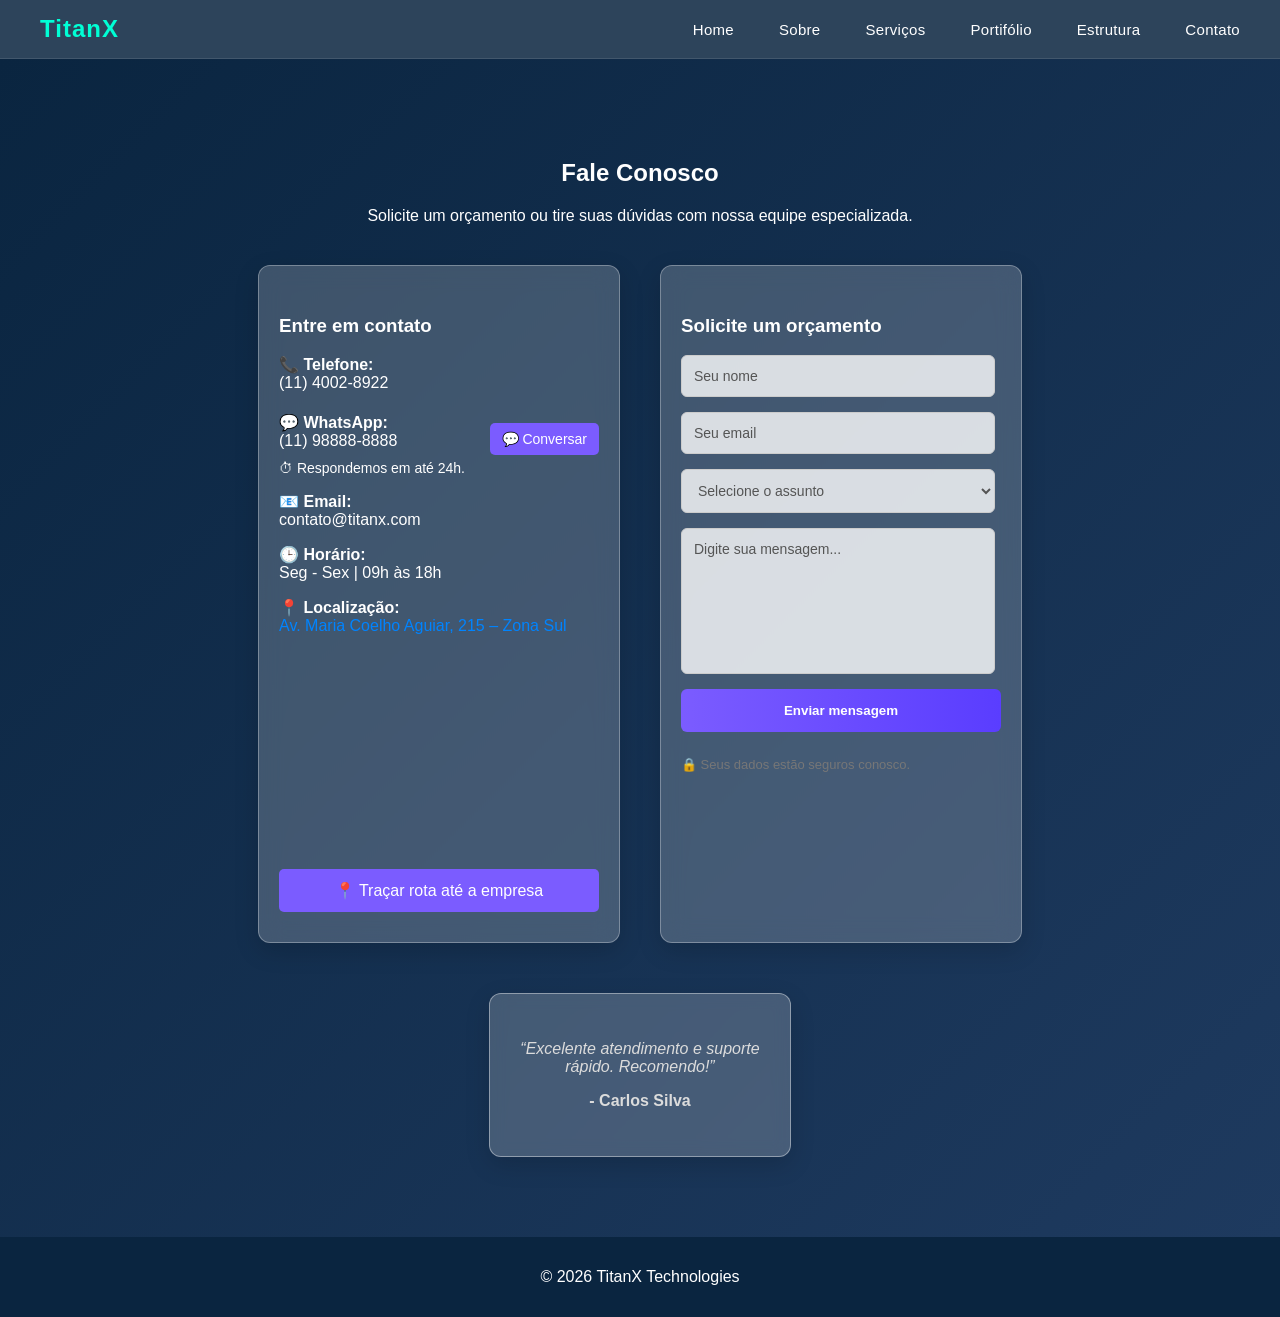
==== contato.html @ 7361e183 "Add files via upload" ====
<!DOCTYPE html>
<html lang="pt-br">
<head>
<meta charset="UTF-8">
<title>Contato - TitanX</title>
<link rel="stylesheet" href="style.css">

<style>

/* ANIMAÇÃO */
.animar {
    opacity: 0;
    transform: translateY(15px);
    transition: all 0.6s ease;
}

.animar.ativo {
    opacity: 1;
    transform: translateY(0);
}

/* 🔥 GLASSMORPHISM CONTROLADO */
.contato-info,
.contato-form {
    background: rgba(255, 255, 255, 0.65);
    backdrop-filter: blur(10px);
    -webkit-backdrop-filter: blur(10px);

    border: 1px solid rgba(255,255,255,0.4);
    box-shadow: 0px 8px 25px rgba(0,0,0,0.08);

    border-radius: 12px;
}

/* DEPOIMENTO EM GLASS */
.cards .card {
    background: rgba(255, 255, 255, 0.7);
    backdrop-filter: blur(8px);
    border: 1px solid rgba(255,255,255,0.4);
}

/* MELHORA VISUAL DO MAPA */
iframe {
    border-radius: 10px;
}

</style>

</head>

<body>

<header>
    <div class="logo">TitanX</div>
    <nav>
        <a href="index.html">Home</a>
        <a href="sobre.html">Sobre</a>
        <a href="servicos.html">Serviços</a>
        <a href="portifolio.html">Portifólio</a>
        <a href="estrutura.html">Estrutura</a>
        <a href="contato.html">Contato</a>
    </nav>
</header>

<section class="servicos">
    <h1>Fale Conosco</h1>

    <p style="margin-bottom: 30px;">
        Solicite um orçamento ou tire suas dúvidas com nossa equipe especializada.
    </p>

    <div class="contato-container">


        <div class="card contato-info">
            <h3>Entre em contato</h3>

            <p>📞 <strong>Telefone:</strong><br> (11) 4002-8922</p>

            <div style="display:flex; align-items:center; justify-content:space-between; gap:10px; margin-bottom:5px;">
                <div>
                    💬 <strong>WhatsApp:</strong><br> (11) 98888-8888
                </div>

                <a href="https://wa.me/5511988888888" 
                   target="_blank"
                   class="btn"
                   style="padding:8px 12px; font-size:14px;">
                   💬 Conversar
                </a>
            </div>

            <p class="destaque" style="margin-top:5px;">
                ⏱ Respondemos em até 24h.
            </p>

            <p>📧 <strong>Email:</strong><br> contato@titanx.com</p>

            <p>🕒 <strong>Horário:</strong><br> Seg - Sex | 09h às 18h</p>

            <p>📍 <strong>Localização:</strong><br> 
                <a href="https://www.google.com/maps?q=Av.+Maria+Coelho+Aguiar,+215,+São+Paulo" target="_blank">
                Av. Maria Coelho Aguiar, 215 – Zona Sul
                </a>
            </p>

            <div style="margin-top:20px;">
                <iframe 
                    src="https://www.google.com/maps?q=Av.+Maria+Coelho+Aguiar,+215,+São+Paulo&output=embed"
                    width="100%" 
                    height="200" 
                    style="border:0;"
                    loading="lazy">
                </iframe>
            </div>

            <a href="https://www.google.com/maps/dir/?api=1&destination=Av.+Maria+Coelho+Aguiar,+215,+São+Paulo" 
               target="_blank" 
               class="btn"
               style="display:block; margin-top:10px; text-align:center;">
               📍 Traçar rota até a empresa
            </a>

        </div>

        <div class="card contato-form">
            <h3>Solicite um orçamento</h3>

            <form action="sucesso.html">
                <input type="text" placeholder="Seu nome" required>
                <input type="email" placeholder="Seu email" required>

                <select required>
                    <option value="">Selecione o assunto</option>
                    <option>Orçamento</option>
                    <option>Suporte</option>
                    <option>Dúvida</option>
                </select>

                <textarea placeholder="Digite sua mensagem..." required></textarea>

                <button type="submit">Enviar mensagem</button>

                <p style="font-size: 13px; color: #777; margin-top:10px;">
                    🔒 Seus dados estão seguros conosco.
                </p>
            </form>
        </div>

    </div>

    <div class="cards" style="margin-top:50px;">
        <div class="card">

            <p id="depoimento-texto" class="animar ativo" style="font-style: italic;">
                “Excelente atendimento e suporte rápido. Recomendo!”
            </p>

            <p id="depoimento-autor" class="animar ativo">
                <strong>- Carlos Silva</strong>
            </p>

        </div>
    </div>

</section>

<footer>
    <p>© 2026 TitanX Technologies</p>
</footer>

<script>
const depoimentos = [
    { texto: "Excelente atendimento e suporte rápido. Recomendo!", autor: "Carlos Silva" },
    { texto: "Equipe extremamente profissional e eficiente.", autor: "Ana Souza" },
    { texto: "Resolveram meu problema em poucas horas.", autor: "Marcos Lima" },
    { texto: "Sistema entregue com qualidade e performance.", autor: "Fernanda Costa" },
    { texto: "Atendimento muito ágil e suporte completo.", autor: "João Pereira" },
    { texto: "Melhor empresa de tecnologia que já contratei.", autor: "Lucas Almeida" },
    { texto: "Profissionais muito qualificados.", autor: "Juliana Martins" },
    { texto: "Entrega rápida e comunicação excelente.", autor: "Rafael Gomes" },
    { texto: "Recomendo para qualquer empresa.", autor: "Patrícia Rocha" },
    { texto: "Serviço confiável e suporte de alto nível.", autor: "Bruno Oliveira" }
];

let index = 0;

function trocarDepoimento() {
    const texto = document.getElementById("depoimento-texto");
    const autor = document.getElementById("depoimento-autor");

    texto.classList.remove("ativo");
    autor.classList.remove("ativo");

    setTimeout(() => {
        index = (index + 1) % depoimentos.length;

        texto.innerText = "“" + depoimentos[index].texto + "”";
        autor.innerHTML = "<strong>- " + depoimentos[index].autor + "</strong>";

        texto.classList.add("ativo");
        autor.classList.add("ativo");

    }, 400);
}

setInterval(trocarDepoimento, 5000);
</script>

</body>
</html>
---- style.css ----
html, body {
    height: 100%;
}

body {
    margin: 0;
    font-family: 'Poppins', sans-serif;
    background: #f4f4f4;

    display: flex;
    flex-direction: column;
}

header {
    display: flex;
    justify-content: space-between;
    align-items: center;

    padding: 15px 40px;

    background: rgba(10, 37, 64, 0.85);
    backdrop-filter: blur(10px);
    -webkit-backdrop-filter: blur(10px);

    border-bottom: 1px solid rgba(255,255,255,0.1);

    position: sticky;
    top: 0;
    z-index: 1000;
}

.logo {
    color: #00ffd5;
    font-size: 24px;
    font-weight: 600;
    letter-spacing: 1px;
}

nav {
    display: flex;
    gap: 25px;
}

nav a {
    position: relative;
    color: #ffffff;
    text-decoration: none;
    font-size: 15px;
    font-weight: 500;
    transition: 0.3s;
    font-family: 'Poppins', sans-serif;
    letter-spacing: 0.3px;
}

nav a::after {
    content: '';
    position: absolute;
    width: 0%;
    height: 2px;
    bottom: -5px;
    left: 0;
    background: linear-gradient(90deg, #00ffd5, #7b5cff);
    transition: 0.3s;
}

nav a:hover::after {
    width: 100%;
}

nav a:hover {
    color: #00ffd5;
}

nav a.ativo {
    color: #00ffd5;
}

nav a.ativo::after {
    width: 100%;
}

.logo {
    color: #00ffd5;
    font-size: 24px;
    font-weight: bold;
}

nav a {
    color: white;
    margin-left: 20px;
    text-decoration: none;
}

.hero {
    display: flex;
    align-items: center;
    justify-content: space-around;
    background: linear-gradient(135deg, #0a2540, #1e3a5f); 
    color: white;
    padding: 60px 20px;
    flex-wrap: wrap;
}

.hero-text {
    max-width: 500px;
}

.hero-text h1 {
    font-size: 36px;
}

.hero-text p {
    margin: 20px 0;
}

.btn {
    background: #7b5cff;
    color: white;
    padding: 12px 20px;
    text-decoration: none;
    border-radius: 5px;
}

.hero-img img {
    width: 320px;
    border-radius: 10px;
}

.servicos {
    text-align: center;
    padding: 80px 20px;
    background: linear-gradient(135deg, #0a2540, #1e3a5f);
    color: white;
}

.cards {
    display: flex;
    justify-content: center;
    flex-wrap: wrap;
    gap: 20px;
}

.card {
    width: 260px;
    padding: 30px 20px;
    border-radius: 15px;

    background: rgba(255, 255, 255, 0.08);
    backdrop-filter: blur(12px);
    -webkit-backdrop-filter: blur(12px);

    border: 1px solid rgba(255,255,255,0.2);

    box-shadow: 0px 8px 25px rgba(0,0,0,0.2);

    transition: 0.4s;
    position: relative;
    overflow: hidden;
}

.card::before {
    content: '';
    position: absolute;
    width: 100%;
    height: 3px;
    background: linear-gradient(90deg, #00ffd5, #7b5cff);
    top: 0;
    left: -100%;
    transition: 0.5s;
}

.card:hover::before {
    left: 0;
}

.card:hover {
    transform: translateY(-10px) scale(1.03);
    box-shadow: 0px 15px 40px rgba(0,0,0,0.4);
}

.card p {
    color: #dcdcdc;
}

.diferenciais {
    background: #1e3a5f;
    color: white;
    text-align: center;
    padding: 40px;
}

.diferenciais ul {
    list-style: none;
    padding: 0;
}


footer {
    background: #0a2540;
    color: white;
    text-align: center;
    padding: 15px;
    margin-top: auto;
}

.logo img {
    height: 40px;
}

.sobre {
    background: #e8f0ec;
    padding: 60px 20px;
    text-align: center;
    flex: 1;
}

.sobre h1 {
    font-size: 40px;
    margin-bottom: 40px;
}

.timeline {
    position: relative;
    max-width: 1000px;
    margin: auto;
}

.timeline::after {
    content: '';
    position: absolute;
    width: 4px;
    background: #1e3a5f;
    top: 0;
    bottom: 0;
    left: 50%;
    transform: translateX(-50%);
}

.timeline-item {
    padding: 20px 40px;
    position: relative;
    width: 50%;
    box-sizing: border-box;
}

.left {
    left: 0;
    text-align: right;
}

.right {
    left: 50%;
    text-align: left;
}

.timeline-item::after {
    content: '';
    position: absolute;
    width: 15px;
    height: 15px;
    background: white;
    border: 3px solid #1e3a5f;
    top: 25px;
    border-radius: 50%;
    z-index: 1;
}

.left::after {
    right: -10px;
}

.right::after {
    left: -10px;
}

.timeline-item h3 {
    background: #ddd;
    display: inline-block;
    padding: 5px 15px;
    border-radius: 20px;
    margin-bottom: 10px;
}

.left p, .left h2 {
    text-align: right;
}

.right p, .right h2 {
    text-align: left;
}

.info-sobre {
    margin-top: 50px;
}

.contato-topo {
    color: white;
    margin-bottom: 30px;
}

.contato-container {
    display: flex;
    justify-content: center;
    gap: 40px;
    flex-wrap: wrap;
    margin-top: 40px;
}

.contato-info, .contato-form {
    width: 320px;
    text-align: left;
}

.destaque {
    margin-top: 20px;
    font-size: 14px;
    color: #555;
}

.contato-form form {
    display: flex;
    flex-direction: column;
    gap: 15px;
}

.contato-form input,
.contato-form textarea {
    width: 90%;
    padding: 12px;
    border-radius: 6px;
    border: 1px solid #ccc;
    outline: none;
    transition: 0.3s;
}

.contato-form input:focus,
.contato-form textarea:focus {
    border-color: #7b5cff;
    box-shadow: 0px 0px 5px rgba(123,92,255,0.5);
}

.contato-form textarea {
    min-height: 120px;
    resize: none;
}

.contato-form button {
    background: linear-gradient(90deg, #7b5cff, #5a3dff);
    color: white;
    padding: 14px;
    border: none;
    border-radius: 6px;
    font-weight: bold;
    cursor: pointer;
    transition: 0.3s;
}

.contato-form button:hover {
    transform: scale(1.03);
    opacity: 0.9;
}

.card img {
    width: 80px;
    margin-bottom: 15px;
}

.portifolio-card .depoimento {
    margin-top: 15px;
    background: rgba(255, 255, 255, 0.15);
    border-left: 4px solid #7b5cff;
    padding: 10px;
    font-style: italic;
    font-size: 13px;
    color: #fff;
    border-radius: 5px;
}

.contato-form select {
    width: 98%;
    padding: 12px;
    border-radius: 6px;
    border: 1px solid #ccc;
}

.contato-info .btn {
    display: inline-block;
    margin-top: 15px;
}

.contato-info p a {
    color: #0084ff;
    text-decoration: none;
    font-weight: 500;
}

.contato-info p a:hover {
    color: #7b5cff;
    text-decoration: underline;
}

.info-sobre .card h3 {
    color: #000000;
}

.info-sobre .card p {
    color: #141414; 
}

.info-sobre .card:hover {
    background: rgba(255, 255, 255, 0.12);
}

.contato-form input,
.contato-form textarea,
.contato-form select {
    font-family: Arial;
    color: #555; 
    font-size: 14px;
}

.contato-form input::placeholder,
.contato-form textarea::placeholder {
    color: #555;
    font-family: Arial;
    opacity: 1; 
}
.contato-form select {
    color: #555;
}

.servicos {
    background: linear-gradient(135deg, #0a2540, #1e3a5f);
}

.contato-info,
.contato-form {
    background: rgba(255, 255, 255, 0.2) !important;
    backdrop-filter: blur(12px);
    -webkit-backdrop-filter: blur(12px);

    border: 1px solid rgba(255, 255, 255, 0.3);
    box-shadow: 0 8px 25px rgba(0, 0, 0, 0.15);

    border-radius: 12px;
}

.contato-info.card,
.contato-form.card {
    background: rgba(255, 255, 255, 0.2) !important;
}


.contato-info,
.contato-form,
.contato-info p,
.contato-form p {
    color: #ffffff;
}

.contato-form input,
.contato-form textarea,
.contato-form select {
    background: rgba(255,255,255,0.8);
}

.servicos .card {
    background: rgba(255, 255, 255, 0.2) !important;
    backdrop-filter: blur(12px);
    -webkit-backdrop-filter: blur(12px);

    border: 1px solid rgba(255, 255, 255, 0.3);
    box-shadow: 0 8px 25px rgba(0, 0, 0, 0.15);

    border-radius: 12px;
}
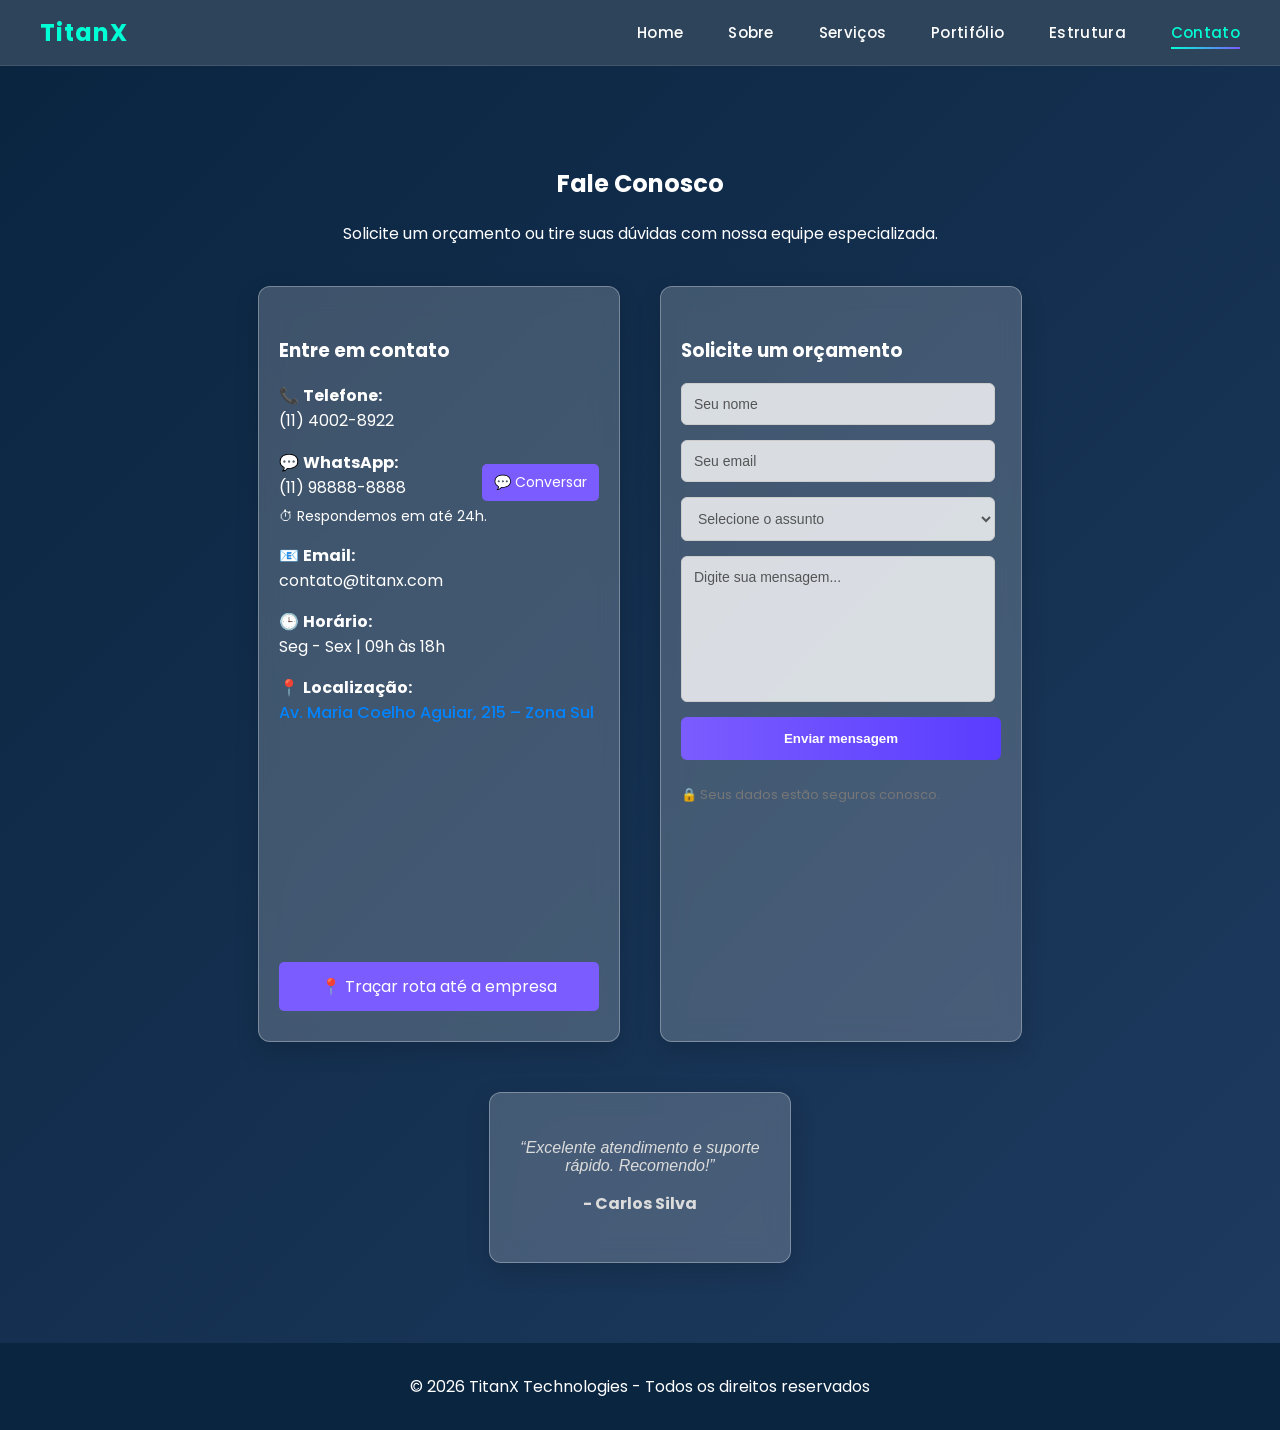
==== commit ef2ec80b: "Update contato.html" ====
--- a/contato.html
+++ b/contato.html
@@ -4,6 +4,7 @@
 <meta charset="UTF-8">
 <title>Contato - TitanX</title>
 <link rel="stylesheet" href="style.css">
+<link href="https://fonts.googleapis.com/css2?family=Poppins:wght@300;400;500;600&display=swap" rel="stylesheet">
 
 <style>
 
@@ -49,6 +50,7 @@
 </head>
 
 <body>
+
 
 <header>
     <div class="logo">TitanX</div>
@@ -58,9 +60,14 @@
         <a href="servicos.html">Serviços</a>
         <a href="portifolio.html">Portifólio</a>
         <a href="estrutura.html">Estrutura</a>
-        <a href="contato.html">Contato</a>
+        <a href="contato.html"class="ativo">Contato</a>
     </nav>
 </header>
+
+</header>
+
+<link rel="stylesheet" href="style.css">
+
 
 <section class="servicos">
     <h1>Fale Conosco</h1>
@@ -165,9 +172,6 @@
 
 </section>
 
-<footer>
-    <p>© 2026 TitanX Technologies</p>
-</footer>
 
 <script>
 const depoimentos = [
@@ -207,5 +211,11 @@
 setInterval(trocarDepoimento, 5000);
 </script>
 
+<footer>
+
+    <p>© 2026 TitanX Technologies - Todos os direitos reservados</p>
+
+</footer>
+
 </body>
-</html>+</html>
